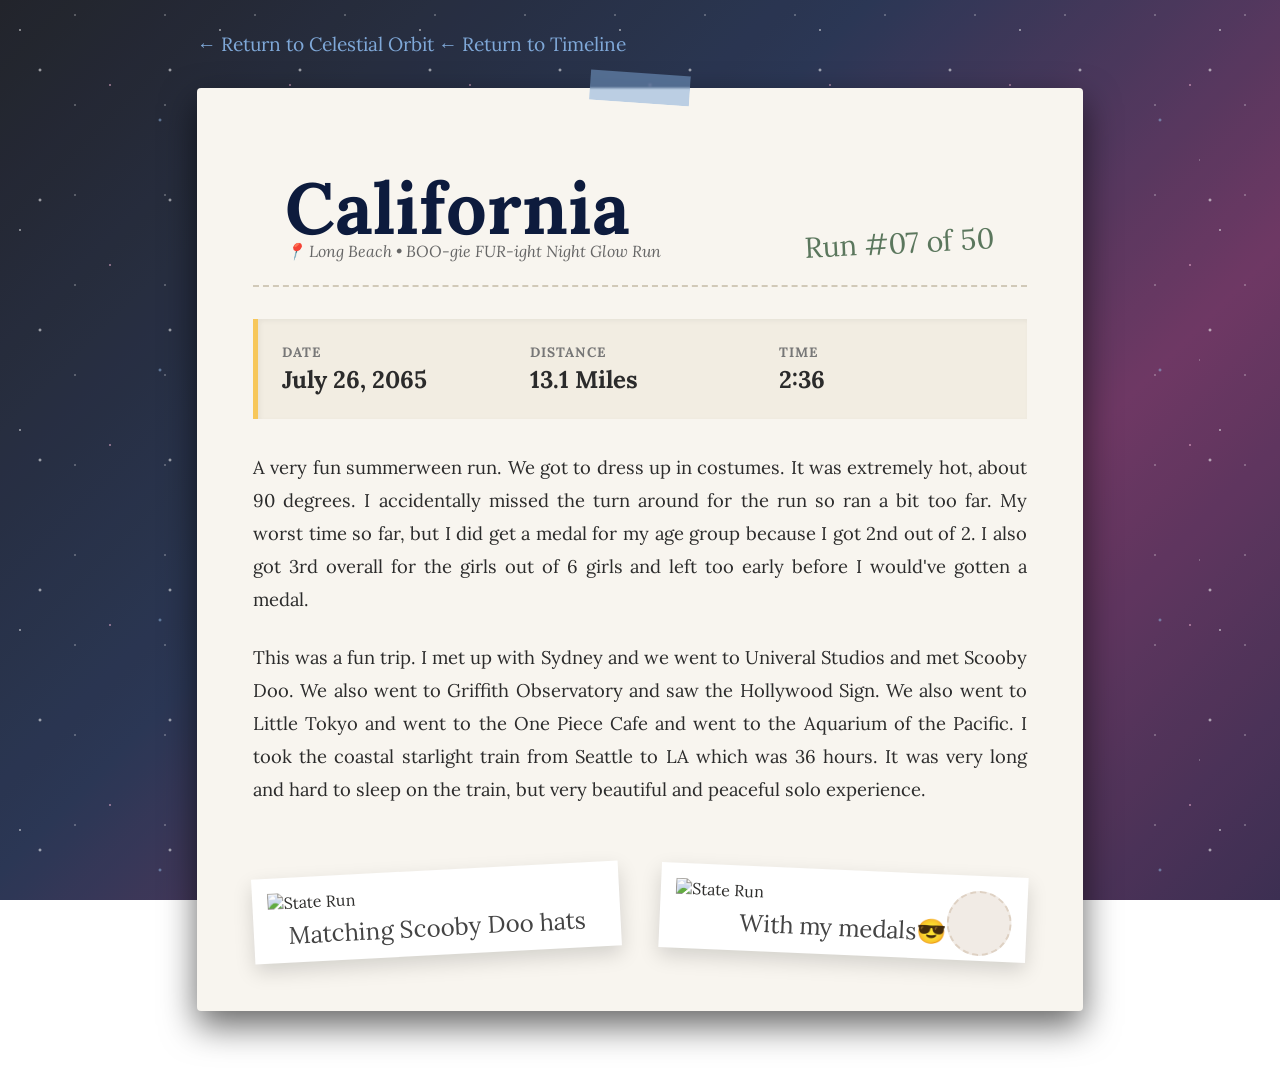
==== states/california.html @ 93dcb8bc "Add files via upload" ====
<!DOCTYPE html>
<html lang="en">
<head>
    <meta charset="UTF-8">
    <meta name="viewport" content="width=device-width, initial-scale=1.0">
    <title>California Run | Running Across America</title>
    <link rel="preconnect" href="https://fonts.googleapis.com">
    <link rel="preconnect" href="https://fonts.gstatic.com" crossorigin>
    <link href="https://fonts.googleapis.com/css2?family=Caveat:wght@400..700&family=Lora:ital,wght@0,400..700;1,400..700&display=swap" rel="stylesheet">
    <link rel="stylesheet" href="../assets/style.css">
    <style>
        /* ==========================================================================
           State Page Specific Styling
           ========================================================================== */
        .state-container {
            max-width: 950px;
            margin: 2rem auto;
            padding: 0 2rem;
            position: relative;
            z-index: 1;
        }

        .back-link {
            display: inline-block;
            color: var(--dusty-blue);
            text-decoration: none;
            margin-bottom: 2rem;
            font-size: 1.2rem;
            transition: color 0.3s;
        }
        .back-link:hover {
            color: var(--gold);
        }

        /* Scrapbook Journal Entry Paper Layout */
        .journal-paper {
            background: var(--cream);
            color: var(--charcoal);
            padding: 3.5rem;
            border-radius: 4px;
            box-shadow: 0 15px 35px rgba(0,0,0,0.6);
            position: relative;
            margin-bottom: 4rem;
        }

        .state-header {
            border-bottom: 2px dashed #d1c9b8;
            padding-bottom: 1.5rem;
            margin-bottom: 2rem;
            display: flex;
            justify-content: space-between;
            align-items: flex-end;
        }

        .state-header h1 {
            font-size: 4.5rem;
            color: var(--bg-light-blue);
            line-height: 0.9;
        }

        .run-number {
            font-size: 1.8rem;
            color: var(--forest-green);
            transform: rotate(-3deg);
        }

        /* Trail Stats Grid Box */
        .stats-notebook {
            background: #f2ede2;
            border-left: 5px solid var(--gold);
            padding: 1.5rem;
            margin: 2rem 0;
            display: grid;
            grid-template-columns: repeat(auto-fit, minmax(150px, 1fr));
            gap: 1.5rem;
            box-shadow: inset 2px 2px 5px rgba(0,0,0,0.05);
        }

        .stat-item h4 {
            font-size: 0.85rem;
            text-transform: uppercase;
            letter-spacing: 1px;
            color: #777;
            margin-bottom: 0.2rem;
        }

        .stat-item p {
            font-size: 1.5rem;
            color: var(--charcoal);
            font-weight: bold;
        }

        .long-story {
            line-height: 1.8;
            font-size: 1.15rem;
            margin-bottom: 2rem;
            text-align: justify;
        }

        .long-story p {
            margin-bottom: 1.5rem;
        }

        /* Polaroid Photo Gallery Grid */
        .state-gallery {
            display: grid;
            grid-template-columns: repeat(auto-fit, minmax(260px, 1fr));
            gap: 2.5rem;
            margin-top: 4rem;
        }

        .polaroid-frame {
            background: white;
            padding: 15px 15px 50px 15px;
            box-shadow: 0 8px 20px rgba(0,0,0,0.15);
            position: relative;
            transition: transform 0.3s ease;
        }

        .polaroid-frame img {
            width: 100%;
            height: 250px;
            object-fit: cover;
            filter: sepia(0.1) contrast(0.98);
        }

        .polaroid-frame .caption {
            position: absolute;
            bottom: 12px;
            left: 15px;
            right: 15px;
            text-align: center;
            font-size: 1.5rem;
            color: #444;
        }

        /* Playful overlapping layout tilts */
        .tilt-l { transform: rotate(-3deg); }
        .tilt-r { transform: rotate(2.5deg); }
        .polaroid-frame:hover { transform: rotate(0deg) scale(1.03); z-index: 5; }
    </style>
</head>
<body>

    <div class="stars-overlay"></div>

    <div class="state-container">
        
        <nav class="back-links-container">
            <a href="../index.html#progress-section" class="back-link serif">← Return to Celestial Orbit</a>
            <a href="../index.html#timeline-section" class="back-link serif">← Return to Timeline</a>
        </nav>

        <article class="journal-paper">
            <div class="tape top-center"></div>

            <header class="state-header">
                <div>
                    <h1 class="handwritten">California</h1>
                    <p class="serif" style="color: #666; font-style: italic;">📍 Long Beach • BOO-gie FUR-ight Night Glow Run </p>
                </div>
                <div class="run-number handwritten">Run #07 of 50</div>
            </header>

            <section class="stats-notebook serif">
                <div class="stat-item">
                    <h4>Date</h4>
                    <p>July 26, 2065</p>
                </div>
                <div class="stat-item">
                    <h4>Distance</h4>
                    <p>13.1 Miles</p>
                </div>
                <div class="stat-item">
                    <h4>Time</h4>
                    <p>2:36</p>
                </div>
            </section>

            <section class="long-story serif">
                <p>
                    A very fun summerween run. We got to dress up in costumes. It was extremely hot, about 90 degrees. I accidentally missed the turn around for the run so ran a bit too far. My worst time so far, but I did get a medal for my age group because I got 2nd out of 2. I also got 3rd overall for the girls out of 6 girls and left too early before I would've gotten a medal. 
                </p>
                <p>
                    This was a fun trip. I met up with Sydney and we went to Univeral Studios and met Scooby Doo. We also went to Griffith Observatory and saw the Hollywood Sign. We also went to Little Tokyo and went to the One Piece Cafe and went to the Aquarium of the Pacific. I took the coastal starlight train from Seattle to LA which was 36 hours. It was very long and hard to sleep on the train, but very beautiful and peaceful solo experience. 
                </p>
    
            </section>

            <section class="state-gallery">
                
                <div class="polaroid-frame tilt-l">
                    <img src="../assets/images/california.JPG" alt="State Run" class="hero-img">
                    <p class="handwritten caption">Matching Scooby Doo hats</p>
                </div>

                <div class="polaroid-frame tilt-r">
                    <img src="../assets/images/california1.png" alt="State Run" class="hero-img">
                    <div class="coffee-stain"></div>
                    <p class="handwritten caption">With my medals😎</p>
                </div>

            </section>
        </article>

    </div>

</body>
</html>
---- assets/style.css ----
/* ==========================================================================
   Cozy Scrapbook & Astronomy Theme Core Setup
   ========================================================================== */
:root {
    --bg-dark: #050816;
    --bg-light-blue: #0D1B3D;
    --nebula: #3B2C68;
    --gold: #F7C75A;
    --dusty-blue: #7FA8D8;
    --forest-green: #5B775D;
    --cream: #F8F5EF;
    --charcoal: #2B2B2B;
}

* {
    box-sizing: border-box;
    margin: 0;
    padding: 0;
}

html {
    scroll-behavior: smooth;
}

body {
    background: linear-gradient(135deg, 
        #03050d 0%, 
        #0d1b3d 40%, 
        #5a1c4e 70%, 
        #21123a 100%
    );
    background-attachment: fixed;
    color: var(--cream);
    font-family: "Lora", serif;
    overflow-x: hidden;
    position: relative;
}

.stars-overlay {
    position: fixed;
    top: 0;
    left: 0;
    width: 100%;
    height: 100%;
    background-image: 
        radial-gradient(1.5px 1.5px at 20px 30px, #fff, rgba(0,0,0,0)),
        radial-gradient(2px 2px at 40px 70px, #fff, rgba(255,255,255,0.15)),
        radial-gradient(1px 1px at 75px 15px, #fff, rgba(0,0,0,0)),
        radial-gradient(1.5px 1.5px at 110px 85px, #ffb3d9, rgba(0,0,0,0)),
        radial-gradient(2px 2px at 160px 120px, var(--dusty-blue), rgba(0,0,0,0)),
        radial-gradient(1px 1px at 200px 160px, #fff, rgba(0,0,0,0)),
        radial-gradient(1.5px 1.5px at 230px 190px, #fff, rgba(0,0,0,0)),
        radial-gradient(2.5px 2.5px at 280px 270px, var(--gold), rgba(0,0,0,0));
    background-size: 200px 200px, 130px 130px, 90px 90px, 180px 180px, 250px 250px;
    opacity: 0.85;
    z-index: 0;
    animation: backgroundTwinkle 5s ease-in-out infinite alternate;
    pointer-events: none;
}

@keyframes backgroundTwinkle { 
    0% { opacity: 0.7; transform: scale(1); } 
    100% { opacity: 0.95; transform: scale(1.01); } 
}

/* Shooting Stars */
.stars-overlay::before,
.stars-overlay::after {
    content: "";
    position: absolute;
    width: 120px;
    height: 2px;
    background: linear-gradient(-45deg, rgba(255,255,255,0) 0%, rgba(247,199,90,0.9) 50%, white 100%);
    filter: drop-shadow(0 0 6px rgba(247,199,90,0.5));
    opacity: 0;
}
.stars-overlay::before { top: 10%; left: 80%; animation: shootingStarOne 14s ease-in-out infinite; }
.stars-overlay::after { top: 35%; left: 90%; animation: shootingStarTwo 19s ease-in-out infinite; animation-delay: 6s; }

@keyframes shootingStarOne {
    0% { transform: translate(0, 0) rotate(-35deg) scale(0); opacity: 0; }
    4% { opacity: 1; transform: translate(-300px, 210px) rotate(-35deg) scale(1); }
    8% { transform: translate(-600px, 420px) rotate(-35deg) scale(0); opacity: 0; }
    100% { transform: translate(-600px, 420px) rotate(-35deg) scale(0); opacity: 0; }
}
@keyframes shootingStarTwo {
    0% { transform: translate(0, 0) rotate(-40deg) scale(0); opacity: 0; }
    3% { opacity: 1; transform: translate(-350px, 290px) rotate(-40deg) scale(1.2); }
    6% { transform: translate(-700px, 580px) rotate(-40deg) scale(0); opacity: 0; }
    100% { transform: translate(-700px, 580px) rotate(-40deg) scale(0); opacity: 0; }
}

/* Header & Nav */
header { position: relative; z-index: 10; padding: 2rem; }
.nav-container { display: flex; justify-content: space-between; align-items: center; max-width: 1200px; margin: 0 auto; }
.logo { font-size: 2rem; color: var(--gold); }
.nav-links { display: flex; list-style: none; gap: 2rem; }
.nav-links a { color: var(--dusty-blue); text-decoration: none; transition: color 0.3s; }
.nav-links a:hover { color: var(--gold); }

/* ==========================================================================
   UPDATED: Custom Star-Chain Constellation Borders
   ========================================================================== */
.cosmic-border {
    position: relative;
    /* Uses an SVG data string to repeat real star glyphs directly as the border line */
    border: 12px solid transparent;
    border-image: url("data:image/svg+xml,%3Csvg xmlns='http://www.w3.org/2000/svg' width='24' height='24' viewBox='0 0 24 24'%3E%3Ctext x='50%25' y='55%25' font-size='12' text-anchor='middle' dominant-baseline='middle' fill='%23F7C75A'%3E✦%3C/text%3E%3C/svg%3E") 28 repeat;
    
    /* Adds a soft stellar dust glow surrounding the card frame */
    box-shadow: 
        0 10px 35px rgba(0,0,0,0.6), 
        0 0 20px rgba(247, 199, 90, 0.15),
        inset 0 0 15px rgba(247, 199, 90, 0.08);
}

.cosmic-border {
    position: relative;
    /* Create room for our star chain border layout */
    padding: 3.5rem !important; 
    border: 3px double rgba(247, 199, 90, 0.3);
    border-radius: 6px;
    
    /* Cosmic stardust card glow */
    box-shadow: 
        0 12px 40px rgba(0,0,0,0.6), 
        0 0 25px rgba(247, 199, 90, 0.2);
}

/* ==========================================================================
    FIXED: Perfect Non-Clipping Star Frame
   ========================================================================== */
.cosmic-border::before {
    content: "";
    position: absolute;
    /* Adjust these to position the star chain exactly where you want it inside the border */
    top: 8px;
    left: 8px;
    right: 8px;
    bottom: 8px;
    pointer-events: none;
    
    /* SVG Diamond Star Code */
    --star-svg: url("data:image/svg+xml,%3Csvg xmlns='http://www.w3.org/2000/svg' width='20' height='20' viewBox='0 0 24 24'%3E%3Ctext x='50%25' y='53%25' font-size='16' text-anchor='middle' dominant-baseline='middle' fill='%23F7C75A'%3E✦%3C/text%3E%3C/svg%3E");

    /* Render tracks along the 4 edges */
    background-image: var(--star-svg), var(--star-svg), var(--star-svg), var(--star-svg);
    
    /* Position each track neatly along its respective edge */
    background-position: top left, bottom left, top left, top right;
    
    /* MAGIC HAPPENS HERE: 'round' ensures an exact integer number of stars fit perfectly */
    background-repeat: round no-repeat, round no-repeat, no-repeat round, no-repeat round;
    
    background-size: 20px 20px;
}
/* Hero Section */
.hero-section { display: flex; justify-content: center; padding-top: 4rem; padding-bottom: 2rem; }
.hero-paper { background: var(--cream); color: var(--charcoal); padding: 3rem; border-radius: 4px; display: flex; max-width: 900px; gap: 3rem; align-items: center; position: relative; }

.tape { position: absolute; width: 100px; height: 30px; background: rgba(247, 199, 90, 0.4); backdrop-filter: blur(1px); }
.tape.top-left { top: -10px; left: -20px; transform: rotate(-35deg); }
.tape.top-center { top: -15px; left: 35%; transform: rotate(4deg); background: rgba(127, 168, 216, 0.5); }
.tape.top-right { top: -10px; right: -10px; transform: rotate(25deg); background: rgba(91, 119, 93, 0.4); }

.polaroid-container { background: white; padding: 15px 15px 55px 15px; box-shadow: 0 4px 15px rgba(0,0,0,0.15); transform: rotate(-3deg); flex-shrink: 0; position: relative; }
.slideshow-wrapper { position: relative; width: 280px; height: 320px; overflow: hidden; }
.slideshow-wrapper .hero-img { position: absolute; top: 0; left: 0; width: 100%; height: 100%; object-fit: cover; filter: sepia(0.15) contrast(0.95); opacity: 0; transition: opacity 1s ease-in-out; z-index: 1; }
.slideshow-wrapper .hero-img.active { opacity: 1; z-index: 2; }
.hero-img { width: 280px; height: 320px; object-fit: cover; filter: sepia(0.15) contrast(0.95); }
.hero-date { position: absolute; bottom: 12px; right: 20px; font-size: 1.5rem; color: #555; z-index: 3; }

.hero-text h1 { font-size: 3.5rem; line-height: 1; color: var(--forest-green); margin-bottom: 0.5rem; }
.hero-text h2 { font-size: 1.4rem; letter-spacing: 2px; text-transform: uppercase; margin-bottom: 1.5rem; }
.hero-text blockquote { font-style: italic; border-left: 3px solid var(--gold); padding-left: 1rem; margin-bottom: 2rem; color: #555; }
.btn { display: inline-block; padding: 0.6rem 1.5rem; background: var(--bg-light-blue); color: var(--cream); text-decoration: none; font-size: 1.5rem; border-radius: 20px; transition: transform 0.3s, box-shadow 0.3s; }
.btn:hover { transform: translateY(-2px); box-shadow: 0 5px 15px rgba(247, 199, 90, 0.4); }

/* Orbit Layout */
/* ==========================================================================
   Orbit Layout & Interactive Progress Stars
   ========================================================================== */
.progress-section { 
    display: flex; 
    flex-direction: column; 
    align-items: center; 
    justify-content: center; 
    width: 100%; 
    padding-top: 4rem; 
    padding-bottom: 2rem; 
}

.orbit-wrapper { 
    position: relative; 
    width: 800px; 
    height: 800px; 
    display: flex; 
    justify-content: center; 
    align-items: center; 
    margin: 0 auto; 
}

.progress-center-text { 
    text-align: center; 
    position: relative; 
    z-index: 5; 
}

.progress-center-text h2 { 
    font-size: 2.8rem; 
    color: var(--gold); 
    line-height: 1.1; 
}

.progress-center-text p { 
    color: var(--dusty-blue); 
    font-size: 1.2rem; 
    margin-top: 0.5rem; 
}

.constellation-orbit { 
    position: absolute; 
    width: 100%; 
    height: 100%; 
    border: 1px dashed rgba(255, 255, 255, 0.08); 
    border-radius: 50%; 
}

/* Base styling for all stars */
.constellation-orbit .star { 
    position: absolute; 
    top: 50%; 
    left: 50%; 
    width: 110px; 
    height: 75px; 
    display: flex; 
    flex-direction: column; 
    align-items: center; 
    justify-content: center; 
    text-align: center; 
    font-size: 1.2rem; 
    text-decoration: none; 
    
    /* Mathematical circular placement mapping */
    transform: translate(-50%, -50%) 
               rotate(calc(360deg / 50 * var(--i))) 
               translateY(-370px) 
               rotate(calc(-360deg / 50 * var(--i))); 
               
    transition: transform 0.3s cubic-bezier(0.175, 0.885, 0.32, 1.275), 
                color 0.2s ease, 
                text-shadow 0.2s ease; 
    z-index: 2; 
}

/* --- Interactive Lit Stars --- */
.star.lit { 
    color: var(--gold); 
    text-shadow: 0 0 10px rgba(247, 199, 90, 0.6); 
    cursor: pointer; /* Explicitly shows a pointer finger on desktop */
    animation: starPulse 3s ease-in-out infinite alternate;
}

.star .label { 
    font-size: 0.85rem; 
    margin-bottom: 2px; 
    letter-spacing: 0.5px; 
    color: var(--dusty-blue); 
    transition: color 0.2s, font-weight 0.2s; 
}

.star.lit .label { 
    color: var(--gold); 
    font-weight: bold; 
}

/* Hover/Focus adjustments for lit stars */
.constellation-orbit .star.lit:hover { 
    transform: translate(-50%, -50%) 
               rotate(calc(360deg / 50 * var(--i))) 
               translateY(-370px) 
               rotate(calc(-360deg / 50 * var(--i))) 
               scale(1.4); /* Pops forward cleanly */
    color: #fff;
    text-shadow: 0 0 15px var(--gold), 0 0 25px var(--gold);
    z-index: 20; 
}

.star.lit:hover .label { 
    color: #fff; 
    text-shadow: 0 0 8px var(--gold);
}

/* --- Dim / Locked States --- */
.star.dim { 
    color: rgba(255, 255, 255, 0.2); 
    cursor: default; /* Dim stars indicate they aren't links yet */
}

.star.dim:hover { 
    color: rgba(255, 255, 255, 0.6); 
    text-shadow: 0 0 8px rgba(255, 255, 255, 0.3); 
}

.star.dim:hover .label { 
    color: var(--dusty-blue); 
}

/* Slow cosmic shimmer animation for unlocked landmarks */
@keyframes starPulse {
    0% { text-shadow: 0 0 8px rgba(247, 199, 90, 0.5); }
    100% { text-shadow: 0 0 18px rgba(247, 199, 90, 0.9), 0 0 25px rgba(247, 199, 90, 0.4); }
}

/* ==========================================================================
   Cosmic Page Navigation Dividers
   ========================================================================== */
.mountain-divider { 
    display: flex; 
    justify-content: center; 
    align-items: center; 
    width: 100%; 
    max-width: 900px;
    margin: 4rem auto; 
    clear: both; 
}

/* Elegant dashed line expanding outwards from the moon node */
.divider-line {
    flex: 1;
    height: 1px;
    border-bottom: 1px dashed rgba(255, 255, 255, 0.15);
}

/* The interactive Moon action element container */
.cosmic-return {
    display: flex;
    flex-direction: column;
    align-items: center;
    justify-content: center;
    padding: 0 2rem;
    text-decoration: none;
    color: var(--dusty-blue);
    transition: transform 0.3s cubic-bezier(0.175, 0.885, 0.32, 1.275);
}

/* Bright shining moon glow effects */
.cosmic-return .moon-icon {
    font-size: 2rem;
    color: var(--gold);
    text-shadow: 0 0 10px rgba(247, 199, 90, 0.4);
    margin-bottom: 0.3rem;
    transition: text-shadow 0.3s ease, transform 0.3s ease;
}

.cosmic-return .return-text {
    font-size: 1.1rem;
    letter-spacing: 0.5px;
    opacity: 0.8;
    transition: color 0.3s ease, opacity 0.3s ease;
}

/* Hover Interactivity Animations */
.cosmic-return:hover {
    transform: scale(1.15);
}

.cosmic-return:hover .moon-icon {
    text-shadow: 0 0 20px var(--gold), 0 0 30px var(--gold);
    transform: rotate(-15deg); /* Playful little tilt action */
}

.cosmic-return:hover .return-text {
    color: white;
    opacity: 1;
}

/* Cleaned Progress Map Display */
.map-section { display: flex; justify-content: center; padding-top: 1rem; padding-bottom: 3rem; }
.map-paper { background: var(--cream); color: var(--charcoal); padding: 2.5rem; max-width: 900px; width: 100%; border-radius: 4px; }
.map-paper h2 { margin-bottom: 0.2rem; text-align: center; font-size: 2.5rem; color: var(--bg-light-blue); }
.map-subtitle { text-align: center; font-style: italic; color: #555; margin-bottom: 1.5rem; font-size: 1rem; }
.map-wrapper { position: relative; width: 100%; }

.custom-map-img { width: 100%; height: auto; display: block; border-radius: 4px; filter: sepia(0.05); border: 1px solid #ddd; box-shadow: 0 4px 15px rgba(0,0,0,0.1); }
.map-journal-card { position: absolute; bottom: 20px; right: 20px; background: white; padding: 1.2rem; width: 230px; box-shadow: 3px 3px 18px rgba(0,0,0,0.2); border-left: 4px solid var(--forest-green); border-radius: 2px; }

/* ==========================================================================
   NEW: Astronomy Scrapbook Timeline Section
   ========================================================================== */
.timeline-section { padding: 4rem 2rem; width: 100%; max-width: 1000px; margin: 0 auto; position: relative; }
.section-subtitle { text-align: center; color: var(--dusty-blue); font-style: italic; margin-top: -1rem; margin-bottom: 3rem; }

.timeline-container { position: relative; width: 100%; margin-top: 2rem; }

/* Central stardust rail line */
.timeline-line { position: absolute; top: 0; bottom: 0; left: 50%; width: 2px; background: linear-gradient(to bottom, var(--gold) 0%, var(--nebula) 70%, rgba(255,255,255,0.1) 100%); transform: translateX(-50%); z-index: 1; }

.timeline-item { position: relative; width: 50%; padding: 1rem 2.5rem; z-index: 2; box-sizing: border-box; }
.timeline-item.left { left: 0; text-align: right; }
.timeline-item.right { left: 50%; text-align: left; }

/* Node points */
.timeline-dot { position: absolute; top: 1.8rem; width: 24px; height: 24px; background: var(--bg-dark); border: 2px solid var(--gold); color: var(--gold); font-size: 0.8rem; display: flex; align-items: center; justify-content: center; border-radius: 50%; z-index: 5; text-shadow: 0 0 5px var(--gold); box-shadow: 0 0 8px var(--gold); }
.timeline-item.left .timeline-dot { right: -12px; }
.timeline-item.right .timeline-dot { left: -12px; }

/* Timeline Paper Cards */
.timeline-content { background: var(--cream); color: var(--charcoal); padding: 1.5rem; border-radius: 4px; box-shadow: 0 5px 15px rgba(0,0,0,0.2); position: relative; transition: transform 0.3s; }
.timeline-content:hover { transform: translateY(-3px); }
.timeline-date { display: block; font-size: 1.4rem; color: var(--forest-green); margin-bottom: 0.2rem; }
.timeline-content h3 { font-size: 2rem; color: var(--bg-light-blue); margin-bottom: 0.2rem; line-height: 1; }
.timeline-details { font-size: 0.85rem; font-weight: bold; color: #666; margin-bottom: 0.6rem; }
.timeline-link { display: inline-block; margin-top: 0.8rem; text-decoration: none; color: var(--forest-green); font-size: 1.2rem; }
.timeline-link:hover { color: var(--gold); }

/* Journal & Scrapbook Base Styling */
.section-title { text-align: center; font-size: 3rem; color: var(--gold); margin-bottom: 1.5rem; }
.journal-container { display: flex; justify-content: center; padding: 2rem; }
.journal-card { background: var(--cream); color: var(--charcoal); padding: 2.5rem; max-width: 650px; box-shadow: 0 10px 25px rgba(0,0,0,0.3); position: relative; }
.journal-header { display: flex; justify-content: space-between; align-items: baseline; border-bottom: 1px dashed #ccc; padding-bottom: 0.5rem; }
.journal-header h3 { font-size: 2.5rem; color: var(--bg-light-blue); }
.location { color: var(--forest-green); font-weight: bold; margin: 0.5rem 0; }
.stats-badge { font-size: 0.9rem; background: #e2decb; display: inline-block; padding: 3px 10px; border-radius: 12px; margin-bottom: 1.5rem; }
.entry-text { line-height: 1.6; }

/* ==========================================================================
   FIXED: Scrapbook Gallery & Overlays Layout
   ========================================================================== */
.scrapbook-gallery { 
    display: flex; 
    justify-content: center; 
    gap: 3rem; 
    flex-wrap: wrap; 
    padding: 4rem 2rem; 
}

.scrapbook-item { 
    background: white; 
    padding: 12px 12px 15px 12px; /* Bottom padding adjusted for natural text flow */
    box-shadow: 0 8px 20px rgba(0,0,0,0.4); 
    position: relative; 
    transition: transform 0.4s ease; 
    
    /* Forces elements inside to stack vertically & line up perfectly */
    display: flex;
    flex-direction: column;
    align-items: center;
}

.scrapbook-item img { 
    width: 240px; 
    height: 240px; 
    object-fit: cover; 
    display: block;
}

/* FIXED: Changed from absolute to natural flow with clean margins */
.scrapbook-item .caption { 
    color: var(--charcoal); 
    font-size: 1.3rem; 
    margin-top: 15px; 
    text-align: center;
    width: 100%;
}

.tilt-left { transform: rotate(-5deg); }
.tilt-right { transform: rotate(4deg); }
.scrapbook-item:hover { transform: rotate(0deg) scale(1.05); z-index: 5; }

/* DECORATIONS: Forced to float safely on top without altering layout flow */
.tape {
    position: absolute; 
    width: 100px; 
    height: 30px; 
    background: rgba(247, 199, 90, 0.4); 
    backdrop-filter: blur(1px); 
    z-index: 10;
}
.tape.top-center { 
    top: -15px; 
    left: 50%; 
    transform: translateX(-50%) rotate(4deg); 
    background: rgba(127, 168, 216, 0.5); 
}
.tape.top-right-angle {
    top: -10px;
    right: -15px;
    transform: rotate(30deg);
    background: rgba(91, 119, 93, 0.5);
}

.coffee-stain { 
    position: absolute; 
    top: 15px; 
    right: 15px; 
    width: 65px; 
    height: 65px; 
    background: rgba(139, 90, 43, 0.12); 
    border-radius: 50%; 
    border: 2px dashed rgba(139, 90, 43, 0.18); 
    pointer-events: none; 
    z-index: 10;
}

footer { text-align: center; padding: 4rem 2rem; background: rgba(5, 8, 22, 0.8); margin-top: 5rem; }
footer p { max-width: 600px; margin: 0 auto 1.5rem auto; font-style: italic; color: var(--dusty-blue); }

/* Responsive adjustments for mobile timeline alignment */
@media (max-width: 768px) {
    .timeline-line { left: 30px; }
    .timeline-item { width: 100%; padding-left: 70px; padding-right: 15px; }
    .timeline-item.left { text-align: left; left: 0; }
    .timeline-item.right { left: 0; }
    .timeline-item.left .timeline-dot,
    .timeline-item.right .timeline-dot { left: 18px; right: auto; }
}

/* ==========================================================================
   Mobile Optimization Overrides (For Phones)
   ========================================================================== */
@media (max-width: 768px) {
    /* 1. Prevent the main container from growing wider than the phone screen */
    body, main {
        overflow-x: hidden;
        width: 100%;
    }

    /* 2. Stack the Hero section vertically so the text drops below the images */
    .hero-paper {
        flex-direction: column !important;
        padding: 1.5rem !important;
        gap: 2rem;
    }

    .polaroid-container, .hero-text {
        width: 100% !important;
        max-width: 100% !important;
    }

    /* 3. Scale down your custom orbital tracker map so it doesn't clip off-screen */
    .constellation-orbit {
        transform: scale(0.75); /* Safely shrinks the star circle layout */
        transform-origin: center center;
        margin: 2rem auto !important;
    }

    .orbit-wrapper {
        padding: 2rem 0;
        overflow: hidden;
    }

    /* 4. Make sure navigation links wrap neatly instead of stretching out */
    .nav-links {
        flex-wrap: wrap;
        justify-content: center;
        gap: 10px;
        padding: 0 1rem;
    }

    /* 5. Clean up your scrapbook gallery rows */
    .scrapbook-gallery {
        display: flex;
        flex-direction: column;
        align-items: center;
        gap: 2rem;
    }

    .scrapbook-item {
        width: 90% !important;
        transform: none !important; /* Disables high tilts so they fit comfortably */
        margin: 0 auto;
    }
}
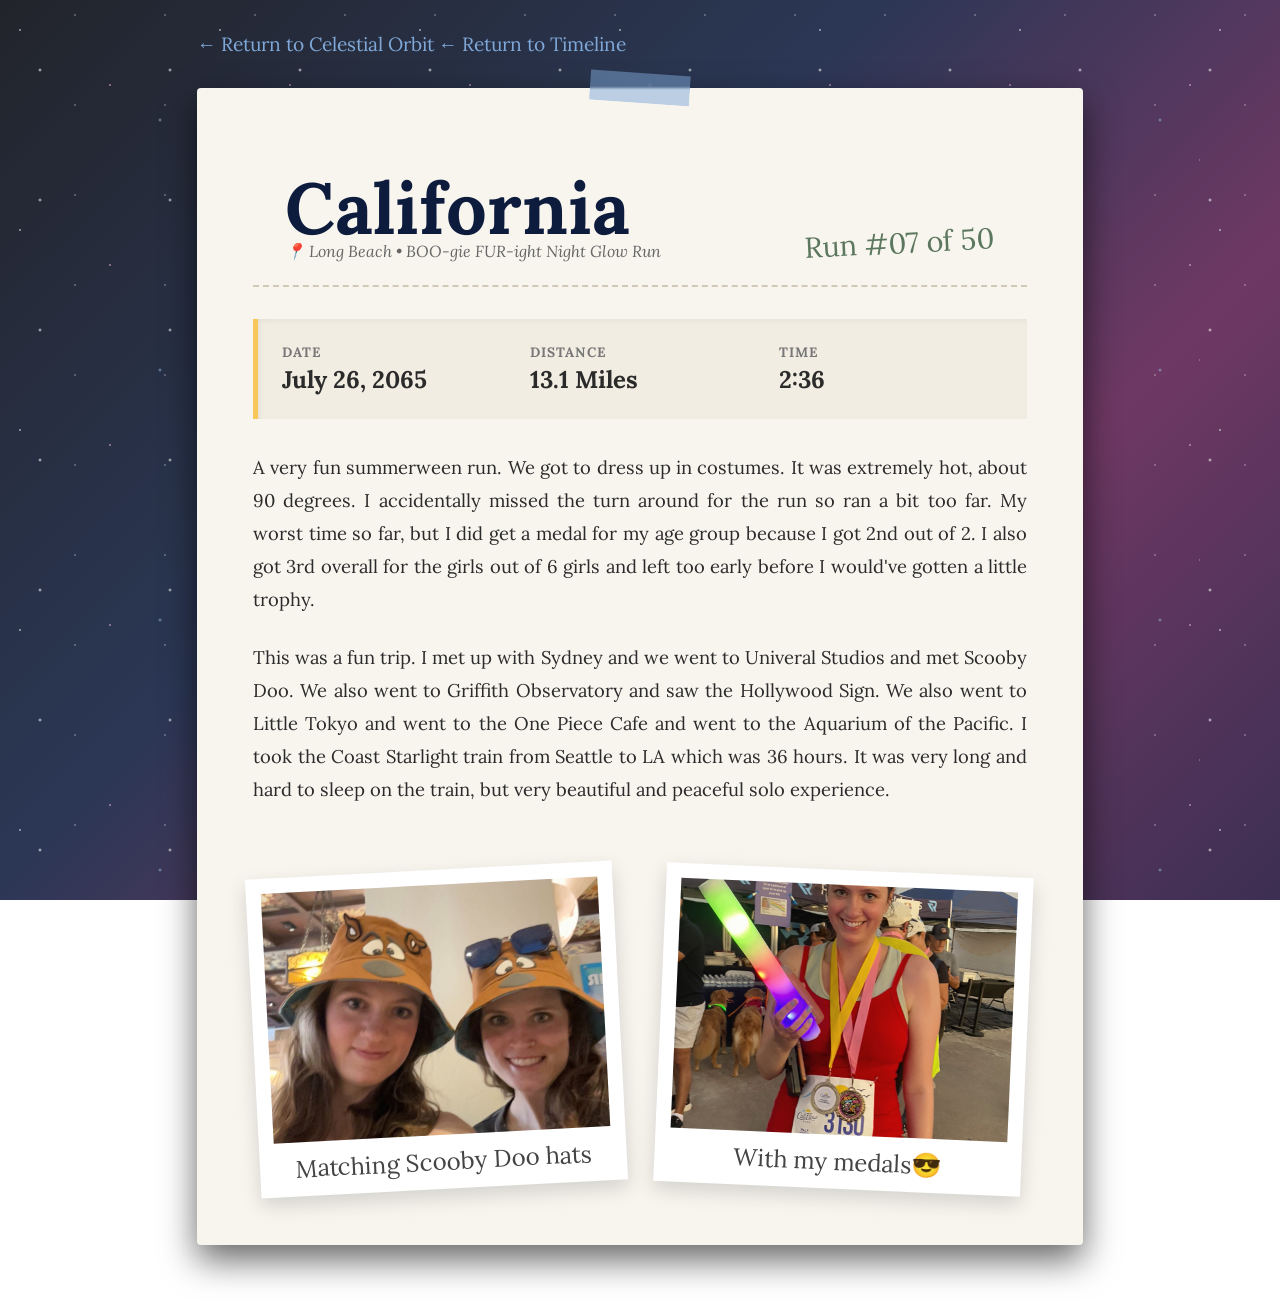
==== commit 1855e41c: "Update california.html" ====
--- a/states/california.html
+++ b/states/california.html
@@ -179,10 +179,10 @@
 
             <section class="long-story serif">
                 <p>
-                    A very fun summerween run. We got to dress up in costumes. It was extremely hot, about 90 degrees. I accidentally missed the turn around for the run so ran a bit too far. My worst time so far, but I did get a medal for my age group because I got 2nd out of 2. I also got 3rd overall for the girls out of 6 girls and left too early before I would've gotten a medal. 
+                    A very fun summerween run. We got to dress up in costumes. It was extremely hot, about 90 degrees. I accidentally missed the turn around for the run so ran a bit too far. My worst time so far, but I did get a medal for my age group because I got 2nd out of 2. I also got 3rd overall for the girls out of 6 girls and left too early before I would've gotten a little trophy. 
                 </p>
                 <p>
-                    This was a fun trip. I met up with Sydney and we went to Univeral Studios and met Scooby Doo. We also went to Griffith Observatory and saw the Hollywood Sign. We also went to Little Tokyo and went to the One Piece Cafe and went to the Aquarium of the Pacific. I took the coastal starlight train from Seattle to LA which was 36 hours. It was very long and hard to sleep on the train, but very beautiful and peaceful solo experience. 
+                    This was a fun trip. I met up with Sydney and we went to Univeral Studios and met Scooby Doo. We also went to Griffith Observatory and saw the Hollywood Sign. We also went to Little Tokyo and went to the One Piece Cafe and went to the Aquarium of the Pacific. I took the Coast Starlight train from Seattle to LA which was 36 hours. It was very long and hard to sleep on the train, but very beautiful and peaceful solo experience. 
                 </p>
     
             </section>
@@ -206,4 +206,4 @@
     </div>
 
 </body>
-</html>+</html>
--- a/assets/style.css
+++ b/assets/style.css
@@ -1,6 +1,4 @@
-/* ==========================================================================
-   Cozy Scrapbook & Astronomy Theme Core Setup
-   ========================================================================== */
+
 :root {
     --bg-dark: #050816;
     --bg-light-blue: #0D1B3D;
@@ -36,6 +34,9 @@
     position: relative;
 }
 
+/* ==========================================================================
+   Background Starfield & Animations
+   ========================================================================== */
 .stars-overlay {
     position: fixed;
     top: 0;
@@ -99,75 +100,52 @@
 .nav-links a:hover { color: var(--gold); }
 
 /* ==========================================================================
-   UPDATED: Custom Star-Chain Constellation Borders
+   Custom Star-Chain Constellation Borders
    ========================================================================== */
 .cosmic-border {
     position: relative;
-    /* Uses an SVG data string to repeat real star glyphs directly as the border line */
-    border: 12px solid transparent;
-    border-image: url("data:image/svg+xml,%3Csvg xmlns='http://www.w3.org/2000/svg' width='24' height='24' viewBox='0 0 24 24'%3E%3Ctext x='50%25' y='55%25' font-size='12' text-anchor='middle' dominant-baseline='middle' fill='%23F7C75A'%3E✦%3C/text%3E%3C/svg%3E") 28 repeat;
-    
-    /* Adds a soft stellar dust glow surrounding the card frame */
-    box-shadow: 
-        0 10px 35px rgba(0,0,0,0.6), 
-        0 0 20px rgba(247, 199, 90, 0.15),
-        inset 0 0 15px rgba(247, 199, 90, 0.08);
-}
-
-.cosmic-border {
-    position: relative;
-    /* Create room for our star chain border layout */
     padding: 3.5rem !important; 
     border: 3px double rgba(247, 199, 90, 0.3);
     border-radius: 6px;
-    
-    /* Cosmic stardust card glow */
     box-shadow: 
         0 12px 40px rgba(0,0,0,0.6), 
-        0 0 25px rgba(247, 199, 90, 0.2);
-}
-
-/* ==========================================================================
-    FIXED: Perfect Non-Clipping Star Frame
-   ========================================================================== */
+        0 0 25px rgba(247, 199, 90, 0.2),
+        inset 0 0 15px rgba(247, 199, 90, 0.08);
+}
+
 .cosmic-border::before {
     content: "";
     position: absolute;
-    /* Adjust these to position the star chain exactly where you want it inside the border */
     top: 8px;
     left: 8px;
     right: 8px;
     bottom: 8px;
     pointer-events: none;
     
-    /* SVG Diamond Star Code */
     --star-svg: url("data:image/svg+xml,%3Csvg xmlns='http://www.w3.org/2000/svg' width='20' height='20' viewBox='0 0 24 24'%3E%3Ctext x='50%25' y='53%25' font-size='16' text-anchor='middle' dominant-baseline='middle' fill='%23F7C75A'%3E✦%3C/text%3E%3C/svg%3E");
 
-    /* Render tracks along the 4 edges */
     background-image: var(--star-svg), var(--star-svg), var(--star-svg), var(--star-svg);
-    
-    /* Position each track neatly along its respective edge */
     background-position: top left, bottom left, top left, top right;
-    
-    /* MAGIC HAPPENS HERE: 'round' ensures an exact integer number of stars fit perfectly */
     background-repeat: round no-repeat, round no-repeat, no-repeat round, no-repeat round;
-    
     background-size: 20px 20px;
 }
-/* Hero Section */
+
+/* ==========================================================================
+   Hero Section
+   ========================================================================== */
 .hero-section { display: flex; justify-content: center; padding-top: 4rem; padding-bottom: 2rem; }
 .hero-paper { background: var(--cream); color: var(--charcoal); padding: 3rem; border-radius: 4px; display: flex; max-width: 900px; gap: 3rem; align-items: center; position: relative; }
 
-.tape { position: absolute; width: 100px; height: 30px; background: rgba(247, 199, 90, 0.4); backdrop-filter: blur(1px); }
+.tape { position: absolute; width: 100px; height: 30px; background: rgba(247, 199, 90, 0.4); backdrop-filter: blur(1px); z-index: 10; }
 .tape.top-left { top: -10px; left: -20px; transform: rotate(-35deg); }
 .tape.top-center { top: -15px; left: 35%; transform: rotate(4deg); background: rgba(127, 168, 216, 0.5); }
 .tape.top-right { top: -10px; right: -10px; transform: rotate(25deg); background: rgba(91, 119, 93, 0.4); }
 
-.polaroid-container { background: white; padding: 15px 15px 55px 15px; box-shadow: 0 4px 15px rgba(0,0,0,0.15); transform: rotate(-3deg); flex-shrink: 0; position: relative; }
-.slideshow-wrapper { position: relative; width: 280px; height: 320px; overflow: hidden; }
+.polaroid-container { background: white; padding: 15px 15px 55px 15px; box-shadow: 0 4px 15px rgba(0,0,0,0.15); transform: rotate(-3deg); flex-shrink: 0; position: relative; max-width: 100%; }
+.slideshow-wrapper { position: relative; width: 280px; height: 320px; max-width: 100%; overflow: hidden; }
 .slideshow-wrapper .hero-img { position: absolute; top: 0; left: 0; width: 100%; height: 100%; object-fit: cover; filter: sepia(0.15) contrast(0.95); opacity: 0; transition: opacity 1s ease-in-out; z-index: 1; }
 .slideshow-wrapper .hero-img.active { opacity: 1; z-index: 2; }
-.hero-img { width: 280px; height: 320px; object-fit: cover; filter: sepia(0.15) contrast(0.95); }
+.hero-img { width: 280px; height: 320px; max-width: 100%; object-fit: cover; filter: sepia(0.15) contrast(0.95); }
 .hero-date { position: absolute; bottom: 12px; right: 20px; font-size: 1.5rem; color: #555; z-index: 3; }
 
 .hero-text h1 { font-size: 3.5rem; line-height: 1; color: var(--forest-green); margin-bottom: 0.5rem; }
@@ -176,7 +154,6 @@
 .btn { display: inline-block; padding: 0.6rem 1.5rem; background: var(--bg-light-blue); color: var(--cream); text-decoration: none; font-size: 1.5rem; border-radius: 20px; transition: transform 0.3s, box-shadow 0.3s; }
 .btn:hover { transform: translateY(-2px); box-shadow: 0 5px 15px rgba(247, 199, 90, 0.4); }
 
-/* Orbit Layout */
 /* ==========================================================================
    Orbit Layout & Interactive Progress Stars
    ========================================================================== */
@@ -194,6 +171,7 @@
     position: relative; 
     width: 800px; 
     height: 800px; 
+    max-width: 100%;
     display: flex; 
     justify-content: center; 
     align-items: center; 
@@ -226,7 +204,6 @@
     border-radius: 50%; 
 }
 
-/* Base styling for all stars */
 .constellation-orbit .star { 
     position: absolute; 
     top: 50%; 
@@ -240,24 +217,20 @@
     text-align: center; 
     font-size: 1.2rem; 
     text-decoration: none; 
-    
-    /* Mathematical circular placement mapping */
     transform: translate(-50%, -50%) 
                rotate(calc(360deg / 50 * var(--i))) 
                translateY(-370px) 
                rotate(calc(-360deg / 50 * var(--i))); 
-               
     transition: transform 0.3s cubic-bezier(0.175, 0.885, 0.32, 1.275), 
                 color 0.2s ease, 
                 text-shadow 0.2s ease; 
     z-index: 2; 
 }
 
-/* --- Interactive Lit Stars --- */
 .star.lit { 
     color: var(--gold); 
     text-shadow: 0 0 10px rgba(247, 199, 90, 0.6); 
-    cursor: pointer; /* Explicitly shows a pointer finger on desktop */
+    cursor: pointer; 
     animation: starPulse 3s ease-in-out infinite alternate;
 }
 
@@ -274,13 +247,12 @@
     font-weight: bold; 
 }
 
-/* Hover/Focus adjustments for lit stars */
 .constellation-orbit .star.lit:hover { 
     transform: translate(-50%, -50%) 
                rotate(calc(360deg / 50 * var(--i))) 
                translateY(-370px) 
                rotate(calc(-360deg / 50 * var(--i))) 
-               scale(1.4); /* Pops forward cleanly */
+               scale(1.4); 
     color: #fff;
     text-shadow: 0 0 15px var(--gold), 0 0 25px var(--gold);
     z-index: 20; 
@@ -291,10 +263,9 @@
     text-shadow: 0 0 8px var(--gold);
 }
 
-/* --- Dim / Locked States --- */
 .star.dim { 
     color: rgba(255, 255, 255, 0.2); 
-    cursor: default; /* Dim stars indicate they aren't links yet */
+    cursor: default; 
 }
 
 .star.dim:hover { 
@@ -306,7 +277,6 @@
     color: var(--dusty-blue); 
 }
 
-/* Slow cosmic shimmer animation for unlocked landmarks */
 @keyframes starPulse {
     0% { text-shadow: 0 0 8px rgba(247, 199, 90, 0.5); }
     100% { text-shadow: 0 0 18px rgba(247, 199, 90, 0.9), 0 0 25px rgba(247, 199, 90, 0.4); }
@@ -325,14 +295,12 @@
     clear: both; 
 }
 
-/* Elegant dashed line expanding outwards from the moon node */
 .divider-line {
     flex: 1;
     height: 1px;
     border-bottom: 1px dashed rgba(255, 255, 255, 0.15);
 }
 
-/* The interactive Moon action element container */
 .cosmic-return {
     display: flex;
     flex-direction: column;
@@ -344,7 +312,6 @@
     transition: transform 0.3s cubic-bezier(0.175, 0.885, 0.32, 1.275);
 }
 
-/* Bright shining moon glow effects */
 .cosmic-return .moon-icon {
     font-size: 2rem;
     color: var(--gold);
@@ -360,14 +327,13 @@
     transition: color 0.3s ease, opacity 0.3s ease;
 }
 
-/* Hover Interactivity Animations */
 .cosmic-return:hover {
     transform: scale(1.15);
 }
 
 .cosmic-return:hover .moon-icon {
     text-shadow: 0 0 20px var(--gold), 0 0 30px var(--gold);
-    transform: rotate(-15deg); /* Playful little tilt action */
+    transform: rotate(-15deg); 
 }
 
 .cosmic-return:hover .return-text {
@@ -375,7 +341,9 @@
     opacity: 1;
 }
 
-/* Cleaned Progress Map Display */
+/* ==========================================================================
+   Progress Map Display
+   ========================================================================== */
 .map-section { display: flex; justify-content: center; padding-top: 1rem; padding-bottom: 3rem; }
 .map-paper { background: var(--cream); color: var(--charcoal); padding: 2.5rem; max-width: 900px; width: 100%; border-radius: 4px; }
 .map-paper h2 { margin-bottom: 0.2rem; text-align: center; font-size: 2.5rem; color: var(--bg-light-blue); }
@@ -386,26 +354,23 @@
 .map-journal-card { position: absolute; bottom: 20px; right: 20px; background: white; padding: 1.2rem; width: 230px; box-shadow: 3px 3px 18px rgba(0,0,0,0.2); border-left: 4px solid var(--forest-green); border-radius: 2px; }
 
 /* ==========================================================================
-   NEW: Astronomy Scrapbook Timeline Section
+   Astronomy Scrapbook Timeline Section
    ========================================================================== */
 .timeline-section { padding: 4rem 2rem; width: 100%; max-width: 1000px; margin: 0 auto; position: relative; }
 .section-subtitle { text-align: center; color: var(--dusty-blue); font-style: italic; margin-top: -1rem; margin-bottom: 3rem; }
 
 .timeline-container { position: relative; width: 100%; margin-top: 2rem; }
 
-/* Central stardust rail line */
 .timeline-line { position: absolute; top: 0; bottom: 0; left: 50%; width: 2px; background: linear-gradient(to bottom, var(--gold) 0%, var(--nebula) 70%, rgba(255,255,255,0.1) 100%); transform: translateX(-50%); z-index: 1; }
 
 .timeline-item { position: relative; width: 50%; padding: 1rem 2.5rem; z-index: 2; box-sizing: border-box; }
 .timeline-item.left { left: 0; text-align: right; }
 .timeline-item.right { left: 50%; text-align: left; }
 
-/* Node points */
 .timeline-dot { position: absolute; top: 1.8rem; width: 24px; height: 24px; background: var(--bg-dark); border: 2px solid var(--gold); color: var(--gold); font-size: 0.8rem; display: flex; align-items: center; justify-content: center; border-radius: 50%; z-index: 5; text-shadow: 0 0 5px var(--gold); box-shadow: 0 0 8px var(--gold); }
 .timeline-item.left .timeline-dot { right: -12px; }
 .timeline-item.right .timeline-dot { left: -12px; }
 
-/* Timeline Paper Cards */
 .timeline-content { background: var(--cream); color: var(--charcoal); padding: 1.5rem; border-radius: 4px; box-shadow: 0 5px 15px rgba(0,0,0,0.2); position: relative; transition: transform 0.3s; }
 .timeline-content:hover { transform: translateY(-3px); }
 .timeline-date { display: block; font-size: 1.4rem; color: var(--forest-green); margin-bottom: 0.2rem; }
@@ -414,7 +379,9 @@
 .timeline-link { display: inline-block; margin-top: 0.8rem; text-decoration: none; color: var(--forest-green); font-size: 1.2rem; }
 .timeline-link:hover { color: var(--gold); }
 
-/* Journal & Scrapbook Base Styling */
+/* ==========================================================================
+   Journal & Scrapbook Base Styling
+   ========================================================================== */
 .section-title { text-align: center; font-size: 3rem; color: var(--gold); margin-bottom: 1.5rem; }
 .journal-container { display: flex; justify-content: center; padding: 2rem; }
 .journal-card { background: var(--cream); color: var(--charcoal); padding: 2.5rem; max-width: 650px; box-shadow: 0 10px 25px rgba(0,0,0,0.3); position: relative; }
@@ -425,7 +392,7 @@
 .entry-text { line-height: 1.6; }
 
 /* ==========================================================================
-   FIXED: Scrapbook Gallery & Overlays Layout
+   Scrapbook Gallery & Overlays Layout
    ========================================================================== */
 .scrapbook-gallery { 
     display: flex; 
@@ -437,12 +404,10 @@
 
 .scrapbook-item { 
     background: white; 
-    padding: 12px 12px 15px 12px; /* Bottom padding adjusted for natural text flow */
+    padding: 12px 12px 15px 12px; 
     box-shadow: 0 8px 20px rgba(0,0,0,0.4); 
     position: relative; 
     transition: transform 0.4s ease; 
-    
-    /* Forces elements inside to stack vertically & line up perfectly */
     display: flex;
     flex-direction: column;
     align-items: center;
@@ -455,7 +420,6 @@
     display: block;
 }
 
-/* FIXED: Changed from absolute to natural flow with clean margins */
 .scrapbook-item .caption { 
     color: var(--charcoal); 
     font-size: 1.3rem; 
@@ -468,15 +432,6 @@
 .tilt-right { transform: rotate(4deg); }
 .scrapbook-item:hover { transform: rotate(0deg) scale(1.05); z-index: 5; }
 
-/* DECORATIONS: Forced to float safely on top without altering layout flow */
-.tape {
-    position: absolute; 
-    width: 100px; 
-    height: 30px; 
-    background: rgba(247, 199, 90, 0.4); 
-    backdrop-filter: blur(1px); 
-    z-index: 10;
-}
 .tape.top-center { 
     top: -15px; 
     left: 50%; 
@@ -506,8 +461,55 @@
 footer { text-align: center; padding: 4rem 2rem; background: rgba(5, 8, 22, 0.8); margin-top: 5rem; }
 footer p { max-width: 600px; margin: 0 auto 1.5rem auto; font-style: italic; color: var(--dusty-blue); }
 
-/* Responsive adjustments for mobile timeline alignment */
+/* ==========================================================================
+   Mobile Optimization Overrides (For Phones)
+   ========================================================================== */
 @media (max-width: 768px) {
+    body, main {
+        overflow-x: hidden;
+        width: 100%;
+    }
+
+    .hero-paper {
+        flex-direction: column !important;
+        padding: 1.5rem !important;
+        gap: 2rem;
+    }
+
+    .polaroid-container, .hero-text {
+        width: 100% !important;
+        max-width: 100% !important;
+    }
+
+    .orbit-wrapper {
+        width: 100% !important;
+        height: auto !important;
+        min-height: 450px;
+        transform: scale(0.65);
+        transform-origin: center center;
+        margin: 0 auto !important;
+    }
+
+    .nav-links {
+        flex-wrap: wrap;
+        justify-content: center;
+        gap: 10px;
+        padding: 0 1rem;
+    }
+
+    .scrapbook-gallery {
+        display: flex;
+        flex-direction: column;
+        align-items: center;
+        gap: 2rem;
+    }
+
+    .scrapbook-item {
+        width: 90% !important;
+        transform: none !important;
+        margin: 0 auto;
+    }
+
     .timeline-line { left: 30px; }
     .timeline-item { width: 100%; padding-left: 70px; padding-right: 15px; }
     .timeline-item.left { text-align: left; left: 0; }
@@ -515,60 +517,3 @@
     .timeline-item.left .timeline-dot,
     .timeline-item.right .timeline-dot { left: 18px; right: auto; }
 }
-
-/* ==========================================================================
-   Mobile Optimization Overrides (For Phones)
-   ========================================================================== */
-@media (max-width: 768px) {
-    /* 1. Prevent the main container from growing wider than the phone screen */
-    body, main {
-        overflow-x: hidden;
-        width: 100%;
-    }
-
-    /* 2. Stack the Hero section vertically so the text drops below the images */
-    .hero-paper {
-        flex-direction: column !important;
-        padding: 1.5rem !important;
-        gap: 2rem;
-    }
-
-    .polaroid-container, .hero-text {
-        width: 100% !important;
-        max-width: 100% !important;
-    }
-
-    /* 3. Scale down your custom orbital tracker map so it doesn't clip off-screen */
-    .constellation-orbit {
-        transform: scale(0.75); /* Safely shrinks the star circle layout */
-        transform-origin: center center;
-        margin: 2rem auto !important;
-    }
-
-    .orbit-wrapper {
-        padding: 2rem 0;
-        overflow: hidden;
-    }
-
-    /* 4. Make sure navigation links wrap neatly instead of stretching out */
-    .nav-links {
-        flex-wrap: wrap;
-        justify-content: center;
-        gap: 10px;
-        padding: 0 1rem;
-    }
-
-    /* 5. Clean up your scrapbook gallery rows */
-    .scrapbook-gallery {
-        display: flex;
-        flex-direction: column;
-        align-items: center;
-        gap: 2rem;
-    }
-
-    .scrapbook-item {
-        width: 90% !important;
-        transform: none !important; /* Disables high tilts so they fit comfortably */
-        margin: 0 auto;
-    }
-}
